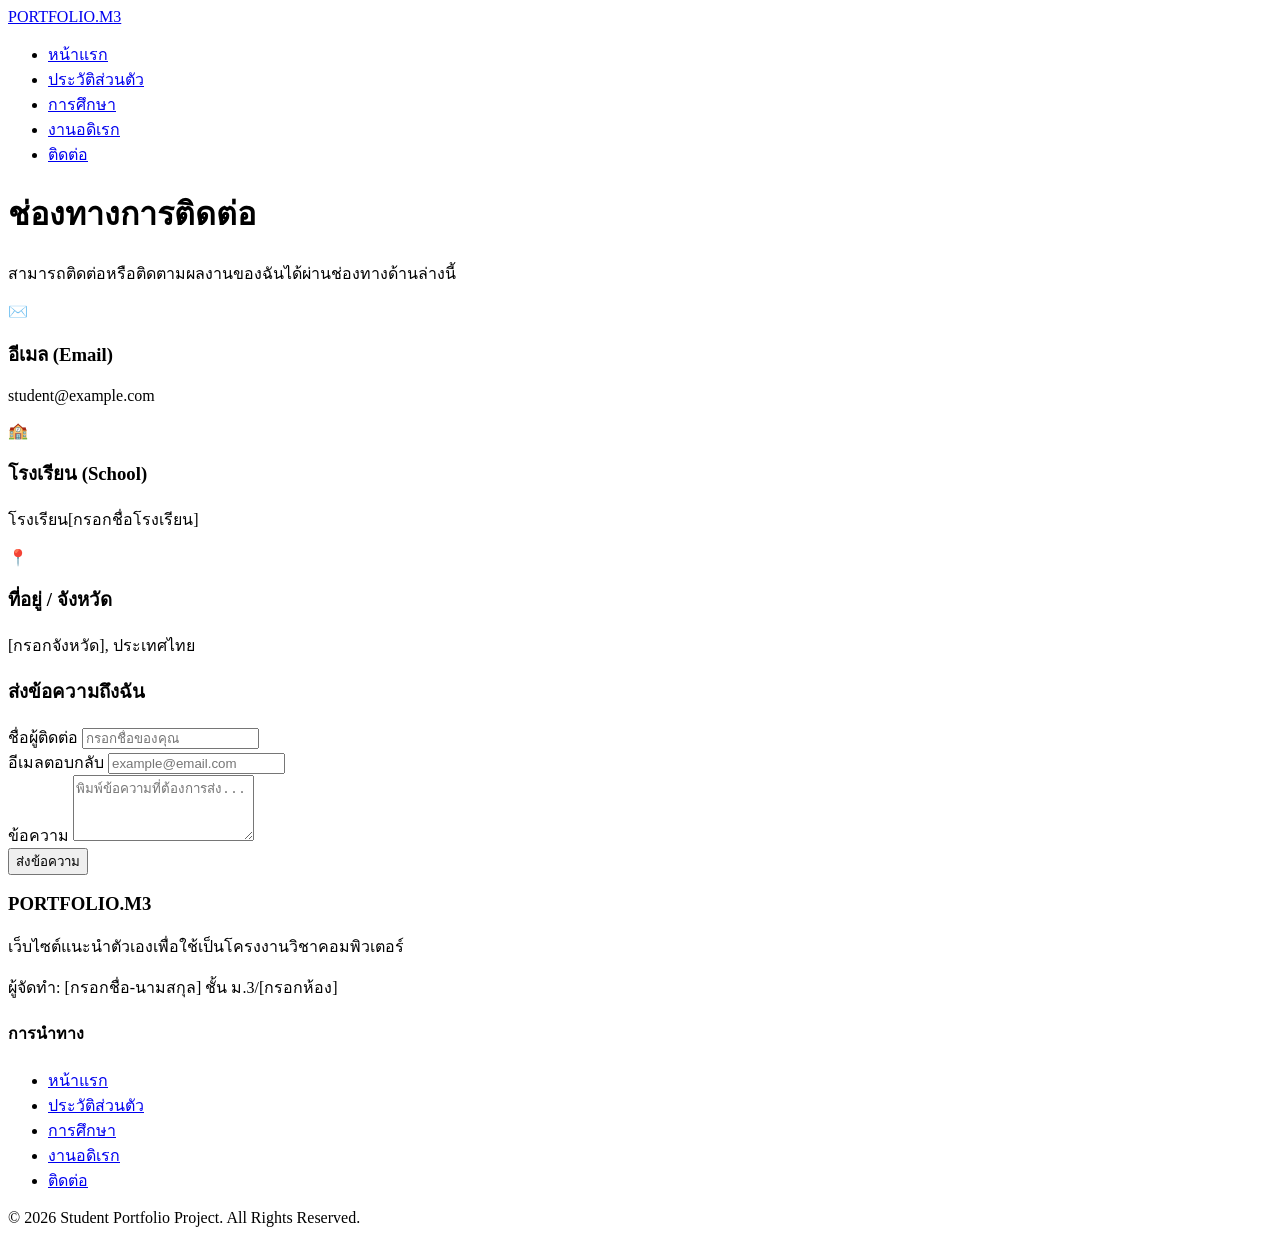
==== contact.html @ d39a4c62 "Create contact.html" ====
<!DOCTYPE html>
<html lang="th">
<head>
    <meta charset="UTF-8">
    <meta name="viewport" content="width=device-width, initial-scale=1.0">
    <title>ติดต่อ | Student Portfolio M.3</title>
    <link rel="preconnect" href="https://fonts.googleapis.com">
    <link rel="preconnect" href="https://fonts.gstatic.com" crossorigin>
    <link href="https://fonts.googleapis.com/css2?family=Kanit:wght@300;400;500;600;700&display=swap" rel="stylesheet">
    <link rel="stylesheet" href="style.css">
</head>
<body>

    <!-- Navigation Bar -->
    <header class="navbar-container">
        <nav class="navbar">
            <a href="index.html" class="logo">PORTFOLIO<span>.M3</span></a>
            <ul class="nav-links">
                <li><a href="index.html">หน้าแรก</a></li>
                <li><a href="profile.html">ประวัติส่วนตัว</a></li>
                <li><a href="education.html">การศึกษา</a></li>
                <li><a href="hobby.html">งานอดิเรก</a></li>
                <li><a href="contact.html" class="active">ติดต่อ</a></li>
            </ul>
        </nav>
    </header>

    <main class="container section-padding">
        <div class="page-title">
            <h1>ช่องทางการติดต่อ</h1>
            <p>สามารถติดต่อหรือติดตามผลงานของฉันได้ผ่านช่องทางด้านล่างนี้</p>
        </div>

        <div class="contact-layout">
            <!-- Contact Cards -->
            <div class="contact-cards">
                <div class="card contact-card">
                    <div class="contact-icon">✉️</div>
                    <div class="contact-info">
                        <h3>อีเมล (Email)</h3>
                        <p>student@example.com</p>
                    </div>
                </div>

                <div class="card contact-card">
                    <div class="contact-icon">🏫</div>
                    <div class="contact-info">
                        <h3>โรงเรียน (School)</h3>
                        <p>โรงเรียน[กรอกชื่อโรงเรียน]</p>
                    </div>
                </div>

                <div class="card contact-card">
                    <div class="contact-icon">📍</div>
                    <div class="contact-info">
                        <h3>ที่อยู่ / จังหวัด</h3>
                        <p>[กรอกจังหวัด], ประเทศไทย</p>
                    </div>
                </div>
            </div>

            <!-- Contact Box Form Interface -->
            <div class="card contact-form-card">
                <h3>ส่งข้อความถึงฉัน</h3>
                <form class="contact-form" action="#" method="post" onclick="return false;">
                    <div class="form-group">
                        <label for="name">ชื่อผู้ติดต่อ</label>
                        <input type="text" id="name" placeholder="กรอกชื่อของคุณ" required>
                    </div>
                    <div class="form-group">
                        <label for="email">อีเมลตอบกลับ</label>
                        <input type="email" id="email" placeholder="example@email.com" required>
                    </div>
                    <div class="form-group">
                        <label for="message">ข้อความ</label>
                        <textarea id="message" rows="4" placeholder="พิมพ์ข้อความที่ต้องการส่ง..." required></textarea>
                    </div>
                    <button type="submit" class="btn btn-primary full-width">ส่งข้อความ</button>
                </form>
            </div>
        </div>
    </main>

    <!-- Footer -->
    <footer class="footer">
        <div class="container footer-grid">
            <div class="footer-info">
                <h3>PORTFOLIO<span>.M3</span></h3>
                <p>เว็บไซต์แนะนำตัวเองเพื่อใช้เป็นโครงงานวิชาคอมพิวเตอร์</p>
                <p>ผู้จัดทำ: [กรอกชื่อ-นามสกุล] ชั้น ม.3/[กรอกห้อง]</p>
            </div>
            <div class="footer-links">
                <h4>การนำทาง</h4>
                <ul>
                    <li><a href="index.html">หน้าแรก</a></li>
                    <li><a href="profile.html">ประวัติส่วนตัว</a></li>
                    <li><a href="education.html">การศึกษา</a></li>
                    <li><a href="hobby.html">งานอดิเรก</a></li>
                    <li><a href="contact.html">ติดต่อ</a></li>
                </ul>
            </div>
        </div>
        <div class="footer-bottom">
            <p>&copy; 2026 Student Portfolio Project. All Rights Reserved.</p>
        </div>
    </footer>

</body>
</html>
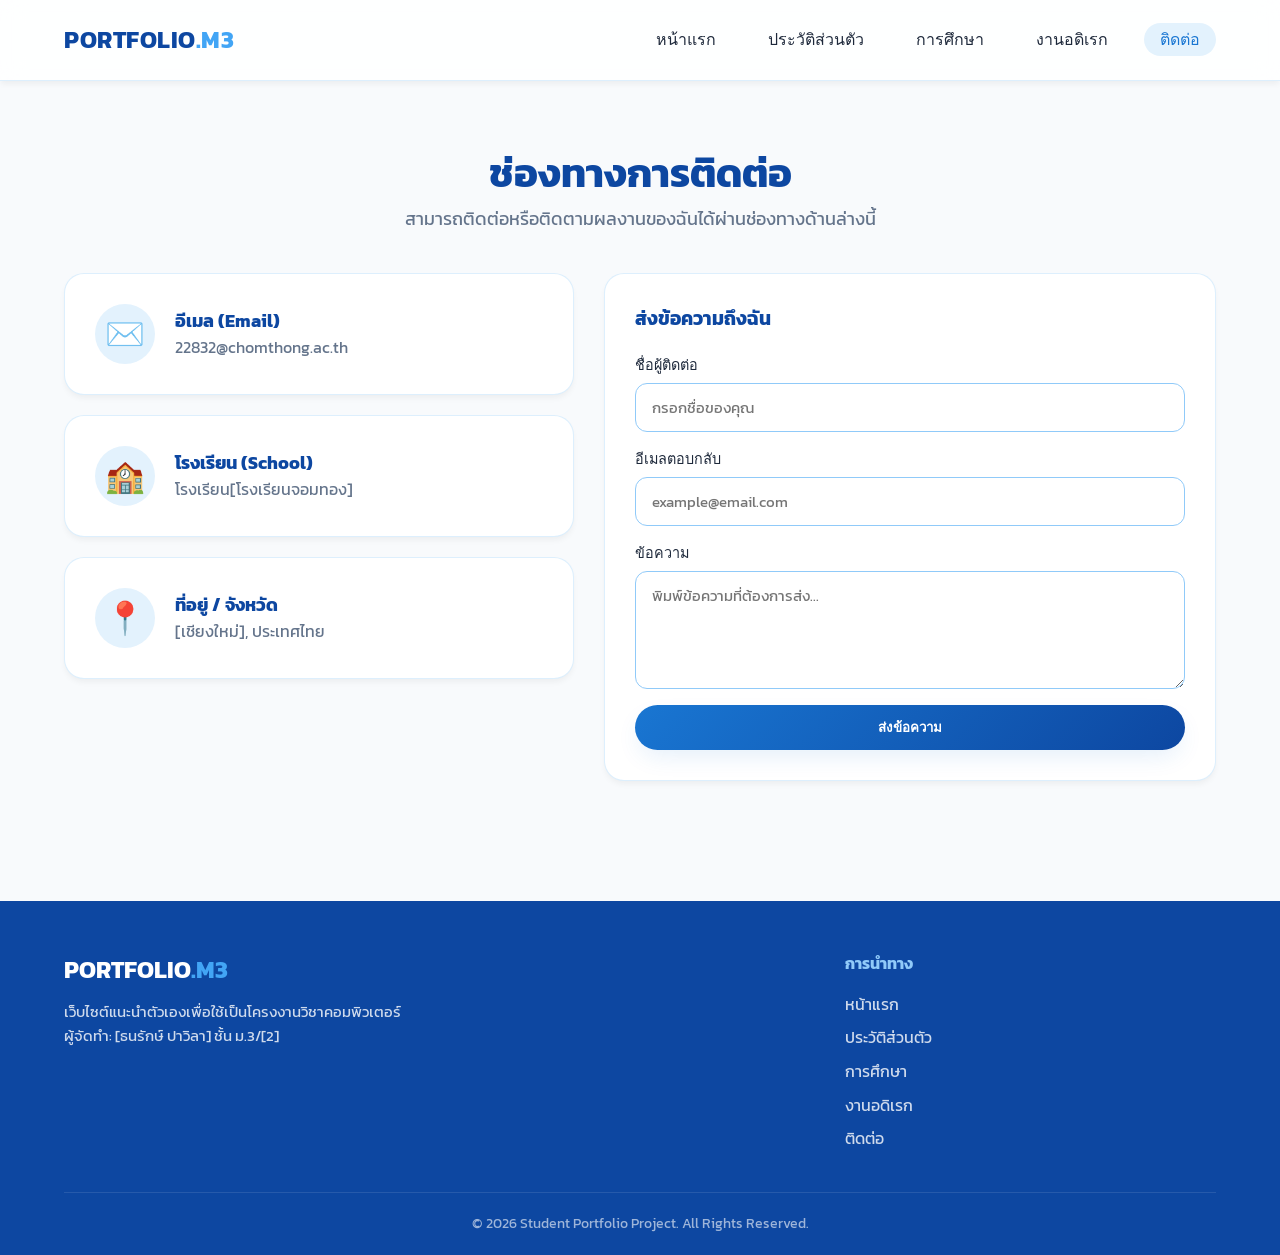
==== commit f18339e7: "Update contact.html" ====
--- a/contact.html
+++ b/contact.html
@@ -38,7 +38,7 @@
                     <div class="contact-icon">✉️</div>
                     <div class="contact-info">
                         <h3>อีเมล (Email)</h3>
-                        <p>student@example.com</p>
+                        <p>22832@chomthong.ac.th</p>
                     </div>
                 </div>
 
@@ -46,7 +46,7 @@
                     <div class="contact-icon">🏫</div>
                     <div class="contact-info">
                         <h3>โรงเรียน (School)</h3>
-                        <p>โรงเรียน[กรอกชื่อโรงเรียน]</p>
+                        <p>โรงเรียน[โรงเรียนจอมทอง]</p>
                     </div>
                 </div>
 
@@ -54,7 +54,7 @@
                     <div class="contact-icon">📍</div>
                     <div class="contact-info">
                         <h3>ที่อยู่ / จังหวัด</h3>
-                        <p>[กรอกจังหวัด], ประเทศไทย</p>
+                        <p>[เชียงใหม่], ประเทศไทย</p>
                     </div>
                 </div>
             </div>
@@ -87,7 +87,7 @@
             <div class="footer-info">
                 <h3>PORTFOLIO<span>.M3</span></h3>
                 <p>เว็บไซต์แนะนำตัวเองเพื่อใช้เป็นโครงงานวิชาคอมพิวเตอร์</p>
-                <p>ผู้จัดทำ: [กรอกชื่อ-นามสกุล] ชั้น ม.3/[กรอกห้อง]</p>
+                <p>ผู้จัดทำ: [ธนรักษ์ ปาวิลา] ชั้น ม.3/[2]</p>
             </div>
             <div class="footer-links">
                 <h4>การนำทาง</h4>
--- a/style.css
+++ b/style.css
@@ -0,0 +1,743 @@
+/* ==========================================================================
+   CSS Variables & Design System Settings
+   ========================================================================== */
+:root {
+    --primary-dark: #0D47A1;
+    --primary: #1976D2;
+    --primary-light: #42A5F5;
+    --accent: #90CAF9;
+    --bg-light: #E3F2FD;
+    --white: #FFFFFF;
+    --text-dark: #1E293B;
+    --text-muted: #64748B;
+    --shadow-sm: 0 4px 6px -1px rgba(0, 0, 0, 0.05);
+    --shadow-md: 0 10px 25px -5px rgba(25, 118, 210, 0.12);
+    --shadow-lg: 0 20px 30px -10px rgba(13, 71, 161, 0.2);
+    --radius-sm: 12px;
+    --radius-md: 20px;
+    --radius-lg: 30px;
+    --transition: all 0.3s cubic-bezier(0.4, 0, 0.2, 1);
+}
+
+/* ==========================================================================
+   Reset & Base Styles
+   ========================================================================== */
+* {
+    margin: 0;
+    padding: 0;
+    box-sizing: border-box;
+}
+
+body {
+    font-family: 'Kanit', sans-serif;
+    background-color: #F8FAFC;
+    color: var(--text-dark);
+    line-height: 1.6;
+    overflow-x: hidden;
+}
+
+a {
+    text-decoration: none;
+    color: inherit;
+}
+
+ul {
+    list-style: none;
+}
+
+/* ==========================================================================
+   Layout Containers & Utilities
+   ========================================================================== */
+.container {
+    width: 90%;
+    max-width: 1200px;
+    margin: 0 auto;
+}
+
+.section-padding {
+    padding: 60px 0;
+}
+
+.grid-3 {
+    display: grid;
+    grid-template-columns: repeat(3, 1fr);
+    gap: 24px;
+}
+
+.page-title {
+    text-align: center;
+    margin-bottom: 40px;
+}
+
+.page-title h1 {
+    font-size: 2.5rem;
+    color: var(--primary-dark);
+    font-weight: 700;
+}
+
+.page-title p {
+    color: var(--text-muted);
+    font-size: 1.1rem;
+}
+
+.section-header {
+    text-align: center;
+    margin-bottom: 30px;
+}
+
+.section-header h2 {
+    font-size: 2rem;
+    color: var(--primary-dark);
+}
+
+.section-header p {
+    color: var(--text-muted);
+}
+
+/* ==========================================================================
+   Card Component Styles
+   ========================================================================== */
+.card {
+    background: var(--white);
+    border-radius: var(--radius-md);
+    padding: 30px;
+    border: 1px solid rgba(144, 202, 249, 0.3);
+    box-shadow: var(--shadow-sm);
+    transition: var(--transition);
+}
+
+.card:hover {
+    transform: translateY(-8px);
+    box-shadow: var(--shadow-md);
+    border-color: var(--primary-light);
+}
+
+/* ==========================================================================
+   Navigation Bar Styles (Glassmorphism & Sticky)
+   ========================================================================== */
+.navbar-container {
+    position: sticky;
+    top: 0;
+    z-index: 1000;
+    background: rgba(255, 255, 255, 0.85);
+    backdrop-filter: blur(12px);
+    border-bottom: 1px solid rgba(144, 202, 249, 0.3);
+    box-shadow: var(--shadow-sm);
+}
+
+.navbar {
+    display: flex;
+    justify-content: space-between;
+    align-items: center;
+    height: 80px;
+    width: 90%;
+    max-width: 1200px;
+    margin: 0 auto;
+}
+
+.logo {
+    font-size: 1.5rem;
+    font-weight: 700;
+    color: var(--primary-dark);
+    letter-spacing: 0.5px;
+}
+
+.logo span {
+    color: var(--primary-light);
+}
+
+.nav-links {
+    display: flex;
+    gap: 20px;
+}
+
+.nav-links a {
+    font-weight: 500;
+    padding: 8px 16px;
+    border-radius: 20px;
+    transition: var(--transition);
+    color: var(--text-dark);
+}
+
+.nav-links a:hover, 
+.nav-links a.active {
+    background: var(--bg-light);
+    color: var(--primary);
+}
+
+/* ==========================================================================
+   Buttons
+   ========================================================================== */
+.btn {
+    display: inline-block;
+    padding: 12px 28px;
+    border-radius: 30px;
+    font-weight: 600;
+    transition: var(--transition);
+    cursor: pointer;
+    border: none;
+    text-align: center;
+}
+
+.btn-primary {
+    background: linear-gradient(135deg, var(--primary), var(--primary-dark));
+    color: var(--white);
+    box-shadow: var(--shadow-md);
+}
+
+.btn-primary:hover {
+    transform: translateY(-2px);
+    box-shadow: var(--shadow-lg);
+    opacity: 0.95;
+}
+
+.btn-secondary {
+    background: var(--bg-light);
+    color: var(--primary-dark);
+    border: 1px solid var(--accent);
+}
+
+.btn-secondary:hover {
+    background: var(--accent);
+    color: var(--primary-dark);
+}
+
+.btn-light {
+    background: var(--white);
+    color: var(--primary-dark);
+}
+
+.btn-light:hover {
+    background: var(--bg-light);
+}
+
+.full-width {
+    width: 100%;
+}
+
+/* ==========================================================================
+   Hero Section (Index Page)
+   ========================================================================== */
+.hero-section {
+    width: 90%;
+    max-width: 1200px;
+    margin: 40px auto 20px auto;
+    display: grid;
+    grid-template-columns: 1.2fr 0.8fr;
+    align-items: center;
+    gap: 40px;
+    min-height: 70vh;
+}
+
+.badge {
+    display: inline-block;
+    padding: 6px 16px;
+    background: var(--bg-light);
+    color: var(--primary);
+    border-radius: 20px;
+    font-size: 0.9rem;
+    font-weight: 600;
+    margin-bottom: 16px;
+}
+
+.hero-title {
+    font-size: 2.8rem;
+    line-height: 1.2;
+    margin-bottom: 16px;
+    color: var(--text-dark);
+}
+
+.highlight-text {
+    background: linear-gradient(135deg, var(--primary-dark), var(--primary-light));
+    -webkit-background-clip: text;
+    -webkit-text-fill-color: transparent;
+}
+
+.hero-subtitle {
+    font-size: 1.1rem;
+    color: var(--text-muted);
+    margin-bottom: 30px;
+}
+
+.hero-buttons {
+    display: flex;
+    gap: 16px;
+}
+
+.hero-image-wrapper {
+    position: relative;
+    display: flex;
+    justify-content: center;
+    align-items: center;
+}
+
+.blob-bg {
+    position: absolute;
+    width: 320px;
+    height: 320px;
+    background: linear-gradient(135deg, var(--accent), var(--bg-light));
+    border-radius: 40% 60% 70% 30% / 40% 50% 60% 50%;
+    z-index: 1;
+    animation: morphing 8s ease-in-out infinite;
+}
+
+.hero-img {
+    width: 300px;
+    height: 300px;
+    object-fit: cover;
+    border-radius: 50%;
+    border: 6px solid var(--white);
+    box-shadow: var(--shadow-lg);
+    position: relative;
+    z-index: 2;
+    transition: var(--transition);
+}
+
+.hero-img:hover {
+    transform: scale(1.03);
+}
+
+@keyframes morphing {
+    0% { border-radius: 40% 60% 70% 30% / 40% 50% 60% 50%; }
+    50% { border-radius: 60% 40% 30% 70% / 60% 30% 70% 40%; }
+    100% { border-radius: 40% 60% 70% 30% / 40% 50% 60% 50%; }
+}
+
+/* Stat Cards */
+.stat-card {
+    text-align: center;
+}
+
+.stat-icon {
+    font-size: 2.5rem;
+    margin-bottom: 10px;
+}
+
+.stat-value {
+    font-size: 1.2rem;
+    font-weight: 600;
+    color: var(--primary);
+}
+
+.stat-desc {
+    color: var(--text-muted);
+    font-size: 0.9rem;
+}
+
+/* CTA Card */
+.cta-card {
+    background: linear-gradient(135deg, var(--primary), var(--primary-dark));
+    color: var(--white);
+    padding: 50px;
+    border-radius: var(--radius-lg);
+    text-align: center;
+    box-shadow: var(--shadow-lg);
+}
+
+.cta-card h2 {
+    font-size: 2rem;
+    margin-bottom: 12px;
+}
+
+.cta-card p {
+    margin-bottom: 24px;
+    opacity: 0.9;
+}
+
+/* ==========================================================================
+   Profile Page Styles
+   ========================================================================== */
+.profile-layout {
+    display: grid;
+    grid-template-columns: 0.8fr 1.2fr;
+    gap: 30px;
+}
+
+.profile-img-card {
+    text-align: center;
+}
+
+.profile-avatar {
+    width: 220px;
+    height: 220px;
+    border-radius: 50%;
+    object-fit: cover;
+    border: 4px solid var(--primary-light);
+    margin-bottom: 20px;
+    box-shadow: var(--shadow-md);
+}
+
+.profile-tag {
+    display: inline-block;
+    padding: 4px 12px;
+    background: var(--bg-light);
+    color: var(--primary-dark);
+    border-radius: 12px;
+    font-size: 0.9rem;
+    margin: 8px 0;
+}
+
+.profile-quote {
+    font-style: italic;
+    color: var(--text-muted);
+    margin-top: 15px;
+    font-size: 0.95rem;
+}
+
+.profile-details {
+    display: flex;
+    flex-direction: column;
+    gap: 20px;
+}
+
+.info-grid {
+    display: grid;
+    grid-template-columns: repeat(2, 1fr);
+    gap: 16px;
+    margin-top: 15px;
+}
+
+.info-item {
+    display: flex;
+    flex-direction: column;
+}
+
+.info-item .label {
+    font-size: 0.85rem;
+    color: var(--text-muted);
+}
+
+.info-item .value {
+    font-weight: 500;
+    font-size: 1.05rem;
+    color: var(--text-dark);
+}
+
+.bio-box h3, .info-box h3 {
+    color: var(--primary-dark);
+    margin-bottom: 10px;
+    border-bottom: 2px solid var(--bg-light);
+    padding-bottom: 8px;
+}
+
+/* ==========================================================================
+   Education Page Styles (Timeline & Table)
+   ========================================================================== */
+.timeline-wrapper {
+    position: relative;
+    max-width: 800px;
+    margin: 0 auto;
+    padding: 20px 0;
+}
+
+.timeline-wrapper::before {
+    content: '';
+    position: absolute;
+    left: 20px;
+    top: 0;
+    width: 4px;
+    height: 100%;
+    background: var(--accent);
+    border-radius: 2px;
+}
+
+.timeline-item {
+    position: relative;
+    padding-left: 60px;
+    margin-bottom: 30px;
+}
+
+.timeline-dot {
+    position: absolute;
+    left: 11px;
+    top: 20px;
+    width: 22px;
+    height: 22px;
+    border-radius: 50%;
+    background: var(--primary);
+    border: 4px solid var(--white);
+    box-shadow: 0 0 0 3px var(--accent);
+}
+
+.timeline-date {
+    font-size: 0.85rem;
+    font-weight: 600;
+    color: var(--primary);
+    text-transform: uppercase;
+}
+
+.timeline-content h3 {
+    color: var(--primary-dark);
+    margin: 4px 0;
+}
+
+.timeline-content h4 {
+    color: var(--text-muted);
+    font-weight: 400;
+    margin-bottom: 10px;
+}
+
+/* Styled Table */
+.table-container {
+    overflow-x: auto;
+    padding: 0;
+}
+
+.styled-table {
+    width: 100%;
+    border-collapse: collapse;
+    font-size: 1rem;
+    text-align: left;
+}
+
+.styled-table thead tr {
+    background-color: var(--primary);
+    color: var(--white);
+}
+
+.styled-table th, .styled-table td {
+    padding: 16px 20px;
+}
+
+.styled-table tbody tr {
+    border-bottom: 1px solid rgba(144, 202, 249, 0.2);
+}
+
+.styled-table tbody tr:nth-of-type(even) {
+    background-color: rgba(227, 242, 253, 0.3);
+}
+
+.styled-table tbody tr:hover {
+    background-color: var(--bg-light);
+}
+
+/* ==========================================================================
+   Hobby Page Styles
+   ========================================================================== */
+.hobby-card {
+    text-align: center;
+    position: relative;
+    overflow: hidden;
+}
+
+.hobby-icon {
+    font-size: 3rem;
+    margin-bottom: 15px;
+    display: inline-block;
+    transition: var(--transition);
+}
+
+.hobby-card:hover .hobby-icon {
+    transform: scale(1.2) rotate(5deg);
+}
+
+.hobby-card h3 {
+    color: var(--primary-dark);
+    margin-bottom: 10px;
+}
+
+.hobby-card p {
+    color: var(--text-muted);
+    font-size: 0.95rem;
+}
+
+/* ==========================================================================
+   Contact Page Styles
+   ========================================================================== */
+.contact-layout {
+    display: grid;
+    grid-template-columns: 1fr 1.2fr;
+    gap: 30px;
+}
+
+.contact-cards {
+    display: flex;
+    flex-direction: column;
+    gap: 20px;
+}
+
+.contact-card {
+    display: flex;
+    align-items: center;
+    gap: 20px;
+}
+
+.contact-icon {
+    font-size: 2rem;
+    width: 60px;
+    height: 60px;
+    background: var(--bg-light);
+    display: flex;
+    justify-content: center;
+    align-items: center;
+    border-radius: 50%;
+    color: var(--primary);
+}
+
+.contact-info h3 {
+    font-size: 1.1rem;
+    color: var(--primary-dark);
+}
+
+.contact-info p {
+    color: var(--text-muted);
+}
+
+.contact-form-card h3 {
+    color: var(--primary-dark);
+    margin-bottom: 20px;
+}
+
+.contact-form {
+    display: flex;
+    flex-direction: column;
+    gap: 16px;
+}
+
+.form-group {
+    display: flex;
+    flex-direction: column;
+    gap: 6px;
+}
+
+.form-group label {
+    font-size: 0.9rem;
+    font-weight: 500;
+}
+
+.form-group input, 
+.form-group textarea {
+    padding: 12px 16px;
+    border-radius: var(--radius-sm);
+    border: 1px solid var(--accent);
+    font-family: inherit;
+    font-size: 0.95rem;
+    outline: none;
+    transition: var(--transition);
+}
+
+.form-group input:focus, 
+.form-group textarea:focus {
+    border-color: var(--primary);
+    box-shadow: 0 0 0 3px rgba(25, 118, 210, 0.2);
+}
+
+/* ==========================================================================
+   Footer Styles
+   ========================================================================== */
+.footer {
+    background: var(--primary-dark);
+    color: var(--white);
+    padding-top: 50px;
+    margin-top: 60px;
+}
+
+.footer-grid {
+    display: grid;
+    grid-template-columns: 2fr 1fr;
+    gap: 40px;
+    padding-bottom: 40px;
+    border-bottom: 1px solid rgba(255, 255, 255, 0.1);
+}
+
+.footer-info h3 {
+    font-size: 1.5rem;
+    margin-bottom: 10px;
+}
+
+.footer-info h3 span {
+    color: var(--primary-light);
+}
+
+.footer-info p {
+    opacity: 0.8;
+    font-size: 0.95rem;
+}
+
+.footer-links h4 {
+    margin-bottom: 15px;
+    color: var(--accent);
+}
+
+.footer-links ul {
+    display: flex;
+    flex-direction: column;
+    gap: 8px;
+}
+
+.footer-links a {
+    opacity: 0.8;
+    transition: var(--transition);
+}
+
+.footer-links a:hover {
+    opacity: 1;
+    color: var(--accent);
+    padding-left: 4px;
+}
+
+.footer-bottom {
+    text-align: center;
+    padding: 20px 0;
+    font-size: 0.85rem;
+    opacity: 0.6;
+}
+
+/* ==========================================================================
+   Responsive Design (Media Queries)
+   ========================================================================== */
+@media (max-width: 992px) {
+    .hero-section {
+        grid-template-columns: 1fr;
+        text-align: center;
+        min-height: auto;
+    }
+
+    .hero-buttons {
+        justify-content: center;
+    }
+
+    .grid-3 {
+        grid-template-columns: repeat(2, 1fr);
+    }
+
+    .profile-layout, .contact-layout {
+        grid-template-columns: 1fr;
+    }
+}
+
+@media (max-width: 768px) {
+    .navbar {
+        flex-direction: column;
+        height: auto;
+        padding: 15px 0;
+        gap: 12px;
+    }
+
+    .nav-links {
+        gap: 8px;
+        flex-wrap: wrap;
+        justify-content: center;
+    }
+
+    .nav-links a {
+        padding: 6px 12px;
+        font-size: 0.9rem;
+    }
+
+    .hero-title {
+        font-size: 2rem;
+    }
+
+    .grid-3 {
+        grid-template-columns: 1fr;
+    }
+
+    .info-grid {
+        grid-template-columns: 1fr;
+    }
+
+    .footer-grid {
+        grid-template-columns: 1fr;
+    }
+}
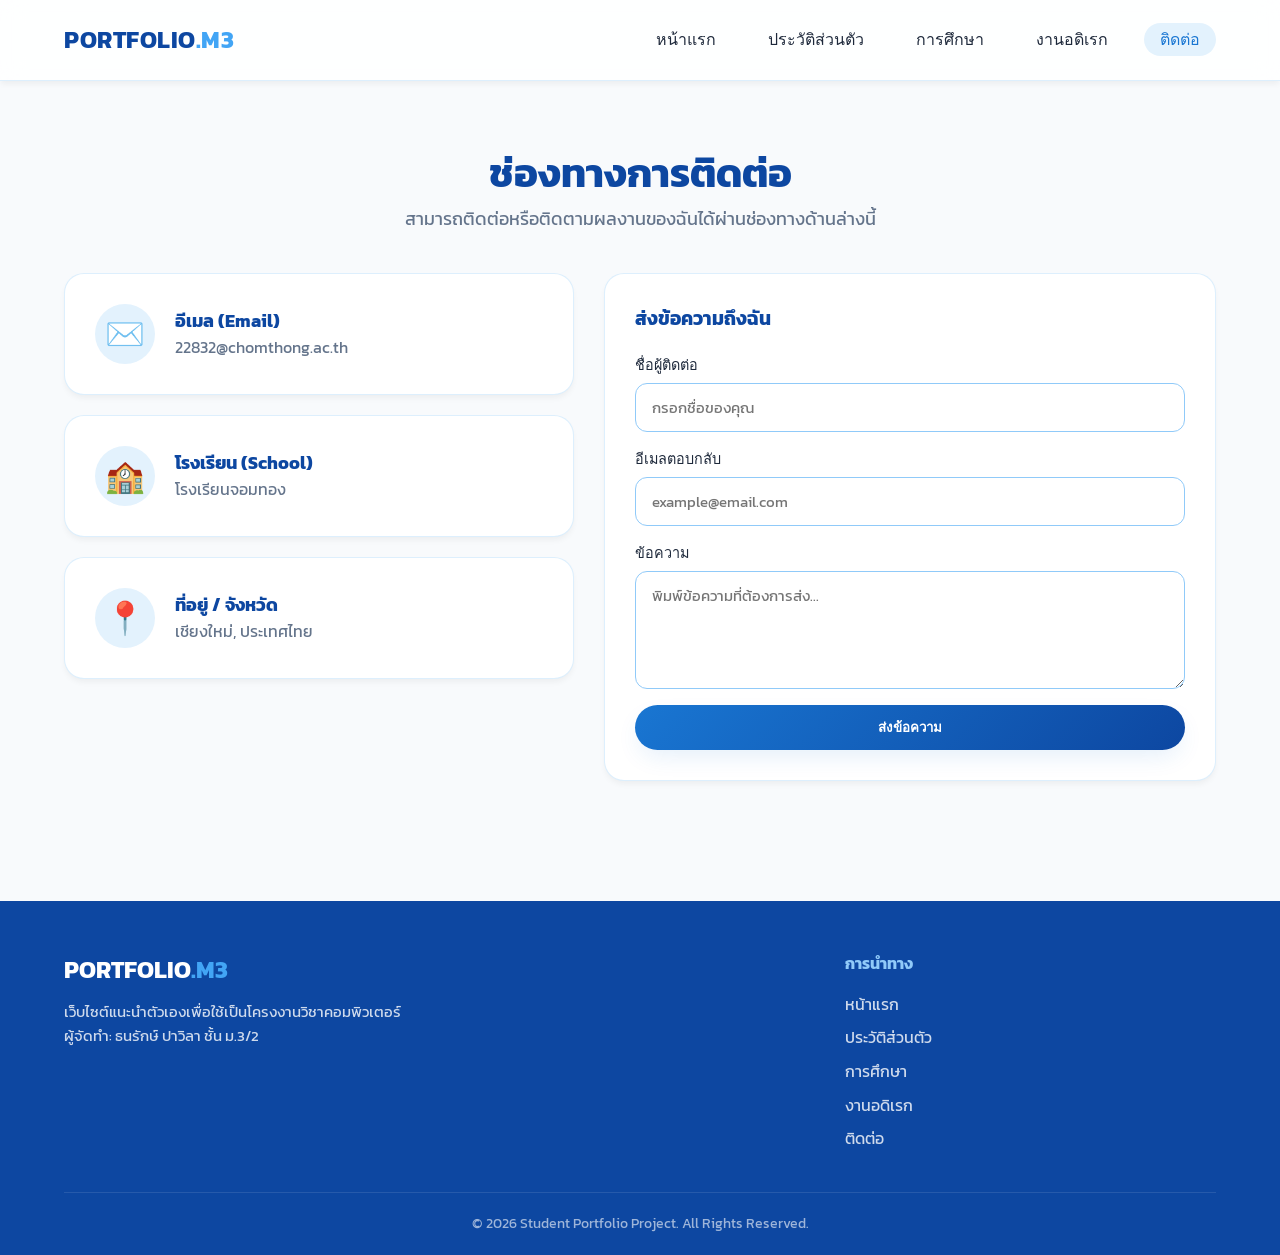
==== commit 72e9ff1c: "Update contact.html" ====
--- a/contact.html
+++ b/contact.html
@@ -46,7 +46,7 @@
                     <div class="contact-icon">🏫</div>
                     <div class="contact-info">
                         <h3>โรงเรียน (School)</h3>
-                        <p>โรงเรียน[โรงเรียนจอมทอง]</p>
+                        <p>โรงเรียนจอมทอง</p>
                     </div>
                 </div>
 
@@ -54,7 +54,7 @@
                     <div class="contact-icon">📍</div>
                     <div class="contact-info">
                         <h3>ที่อยู่ / จังหวัด</h3>
-                        <p>[เชียงใหม่], ประเทศไทย</p>
+                        <p>เชียงใหม่, ประเทศไทย</p>
                     </div>
                 </div>
             </div>
@@ -87,7 +87,7 @@
             <div class="footer-info">
                 <h3>PORTFOLIO<span>.M3</span></h3>
                 <p>เว็บไซต์แนะนำตัวเองเพื่อใช้เป็นโครงงานวิชาคอมพิวเตอร์</p>
-                <p>ผู้จัดทำ: [ธนรักษ์ ปาวิลา] ชั้น ม.3/[2]</p>
+                <p>ผู้จัดทำ: ธนรักษ์ ปาวิลา ชั้น ม.3/2</p>
             </div>
             <div class="footer-links">
                 <h4>การนำทาง</h4>
